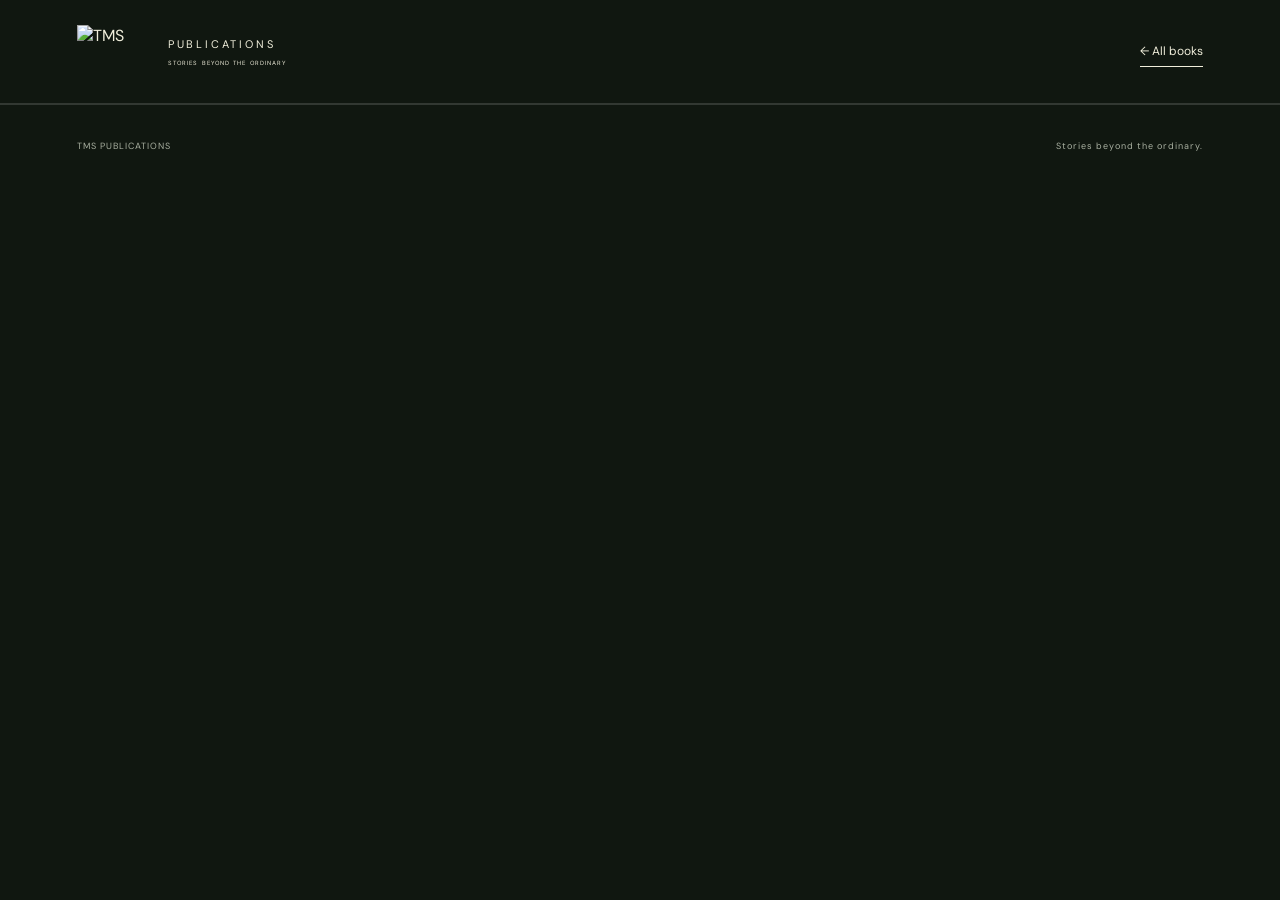
==== book.html @ 530d5cd9 "Add files via upload" ====
<!doctype html><html lang="ml"><head><meta charset="utf-8"><meta name="viewport" content="width=device-width,initial-scale=1"><title>Explore the book | TMS Publications</title><link rel="stylesheet" href="style.css"></head><body><header><a class="brand" href="index.html"><img src="assets/logo.png" alt="TMS"><span>PUBLICATIONS<small>STORIES BEYOND THE ORDINARY</small></span></a><a class="textlink" href="index.html#books">← All books</a></header><main id="book-detail"></main><footer><a href="index.html">TMS PUBLICATIONS</a><span>Stories beyond the ordinary.</span></footer><div id="dialog-mount"></div><script src="data.js"></script><script src="app.js"></script><script src="reader-reviews.js"></script></body></html>
---- style.css ----
@import url('https://fonts.googleapis.com/css2?family=DM+Sans:wght@400;500;600;700&family=Playfair+Display:ital,wght@0,400;0,500;1,400&family=Noto+Sans+Malayalam:wght@400;500;600&display=swap');
:root{--bg:#101710;--panel:#1b241a;--cream:#f0eedb;--lime:#d3df71;--muted:#a9b0a1;--line:#ffffff24}*{box-sizing:border-box}html{scroll-behavior:smooth;scroll-padding-top:30px}body{margin:0;background:var(--bg);color:var(--cream);font-family:'DM Sans',Arial,sans-serif}a{color:inherit;text-decoration:none}button{font:inherit;cursor:pointer}header{height:104px;padding:0 6%;display:flex;align-items:center;justify-content:space-between;border-bottom:1px solid var(--line);gap:20px}.brand{display:flex;gap:13px;align-items:center}.brand img{width:78px;height:53px;object-fit:contain}.brand>span{font-size:11px;letter-spacing:2.8px}.brand small{display:block;font-size:6px;letter-spacing:1.1px;margin-top:8px}nav{display:flex;gap:35px;font-size:12px}.pill{border:1px solid #a0af7e;background:transparent;color:var(--cream);border-radius:30px;padding:13px 22px;font-size:12px}.hero{display:grid;grid-template-columns:1fr 1fr;padding:80px 6% 75px;min-height:680px;gap:30px;overflow:hidden;background:radial-gradient(ellipse at 80% 40%,#31402666,transparent 60%)}.eyebrow{font-size:9px;letter-spacing:2.2px;font-weight:600;line-height:1.8;margin:0 0 26px;color:var(--lime)}h1,h2{font-family:'Playfair Display',Georgia,serif;font-weight:400;letter-spacing:-1.5px}h1{font-size:clamp(46px,5.6vw,85px);line-height:1.13;margin:0 0 25px}em{color:var(--lime);font-weight:400}h2{font-size:clamp(34px,4vw,57px);line-height:1.2;margin:0}.ml{font-family:'Noto Sans Malayalam',sans-serif;line-height:1.9}.hero-ml{font-size:21px;margin-bottom:15px}.muted{color:var(--muted);font-size:13px;line-height:1.9}.button{display:inline-flex;align-items:center;justify-content:center;gap:30px;background:var(--lime);color:#192111;border:0;padding:16px 24px;font-size:12px;font-weight:600;margin-top:18px}.hero-books{position:relative;display:flex;align-items:center;justify-content:center;min-height:450px;perspective:1100px}.hero-cover{position:absolute;width:46%;box-shadow:15px 25px 50px #0009;border-left:5px solid #473721;transition:transform .4s}.hero-cover img{display:block;width:100%}.hero-cover.first{left:4%;transform:rotate(-11deg) rotateY(12deg);z-index:2;top:20px}.hero-cover.second{right:0;transform:rotate(9deg) rotateY(-12deg);top:95px}.hero-cover:hover{transform:rotate(0) translateY(-10px)}.hero-note{position:absolute;bottom:-18px;font-size:8px;letter-spacing:3px;color:var(--muted)}.ribbon{display:flex;justify-content:space-around;gap:15px;border-block:1px solid var(--line);padding:23px 5%;font-size:9px;letter-spacing:2px}.section{padding:100px 6%}.heading{display:flex;align-items:flex-end;justify-content:space-between;gap:25px;margin-bottom:50px}.book-grid{display:grid;grid-template-columns:1fr 1fr;gap:35px}.book-card{min-width:0}.cover-stage{display:flex;align-items:center;justify-content:center;min-height:440px;background:radial-gradient(ellipse,#66503244,#171d16 70%);position:relative;overflow:hidden}.book-card:nth-child(2) .cover-stage{background:radial-gradient(ellipse,#46633d66,#171d16 70%)}.cover-stage img{height:345px;max-width:80%;object-fit:contain;box-shadow:15px 20px 30px #0008;transform:perspective(900px) rotateY(-13deg);transition:transform .4s}.cover-stage:hover img{transform:perspective(900px) rotateY(0) translateY(-5px)}.view-tag{position:absolute;bottom:20px;right:20px;font-size:10px;border:1px solid var(--line);border-radius:25px;padding:10px 14px}.book-meta{padding:24px 0;border-bottom:1px solid var(--line)}.book-meta .eyebrow{margin-bottom:15px;font-size:8px}.title-price{display:flex;justify-content:space-between;gap:20px}.title-price h3{font-family:'Noto Sans Malayalam',sans-serif;font-size:24px;font-weight:500;margin:0}.title-price strong{font-weight:400;font-size:24px}.book-meta .muted{margin:7px 0 20px}.card-links{display:flex;justify-content:space-between;align-items:center}.textlink{font-size:12px;border-bottom:1px solid;padding:7px 0;display:inline-block}.card-links button{background:none;color:var(--lime);border:0;padding:7px 0;border-bottom:1px solid;font-size:12px}.combo{background:var(--cream);color:#1d2a1c;display:grid;grid-template-columns:1fr 1fr;gap:70px;align-items:center}.combo .eyebrow{color:#53683e}.combo em{color:#556c39}.combo-art{display:flex;justify-content:center;align-items:center;min-height:350px}.combo-art img{width:43%;max-width:210px;box-shadow:10px 18px 25px #16201044}.combo-art img:first-child{transform:rotate(-9deg);margin-right:-15px;z-index:1}.combo-art img:last-child{transform:rotate(8deg);margin-top:50px}.combo-price{font-size:44px;margin:20px 0 0}.combo-price s{font-size:20px;color:#7f8478;margin-right:12px}.combo-price span{font-size:9px;background:#dde5c9;padding:8px 11px;vertical-align:middle;margin-left:12px}.combo .button{background:#31482c;color:white}.fine{font-size:10px;line-height:1.8;color:#727b69}.author{display:grid;grid-template-columns:1fr 1fr;gap:100px;align-items:center}.portrait img{width:100%;max-height:530px;object-fit:cover;filter:saturate(.75)}.author-copy{color:var(--muted);font-size:15px;line-height:1.9;margin:25px 0}.trailer{background:#182117}.video{aspect-ratio:16/9;width:100%;background:#080d08}.video iframe{width:100%;height:100%;border:0}.contact{text-align:center}.contact .ml{color:var(--muted);font-size:14px;margin-top:25px}.contact-links{display:flex;flex-wrap:wrap;gap:25px;justify-content:center;margin-top:35px}.contact-links a{font-size:12px;border-bottom:1px solid var(--line);padding-bottom:12px}footer{border-top:1px solid var(--line);padding:35px 6%;display:flex;justify-content:space-between;font-size:9px;letter-spacing:1px;gap:20px;color:var(--muted)}dialog{background:#1b2519;color:var(--cream);border:1px solid #536247;width:min(500px,92vw);padding:30px;max-height:90vh}dialog::backdrop{background:#000c}dialog h3{font-size:25px;font-family:'Playfair Display',Georgia;margin:5px 0 15px}dialog .close{float:right;background:none;border:0;color:var(--cream);font-size:22px;padding:0 6px}.order-options{display:grid;gap:12px;margin:25px 0}.order-options a{padding:16px;background:var(--lime);color:#1d2818;font-size:13px}.order-options a:last-child{background:transparent;color:var(--cream);border:1px solid var(--line)}dialog .fine{color:var(--muted)}.detail-layout{display:grid;grid-template-columns:1fr 1fr;gap:65px;align-items:start;padding:65px 6% 85px}.detail-copy h1{font-family:'Noto Sans Malayalam',sans-serif;font-size:36px;line-height:1.6;letter-spacing:0}.detail-copy .desc{font-family:'Noto Sans Malayalam',sans-serif;font-size:14px;line-height:2.2;color:#c5cbbc}.quote{border-left:2px solid var(--lime);padding-left:20px;color:var(--lime);font-size:13px;line-height:2.1;font-family:'Noto Sans Malayalam',sans-serif}.detail-price{font-size:30px;margin:25px 0 0}.detail-photo{width:100%;max-height:650px;object-fit:contain;background:#182016}.viewer{position:sticky;top:30px}.scene{height:510px;display:flex;align-items:center;justify-content:center;perspective:1200px;touch-action:pan-y;cursor:grab;background:radial-gradient(ellipse,#52613c40,transparent 70%);overflow:hidden}.scene:active{cursor:grabbing}.book3d{width:240px;height:370px;position:relative;transform-style:preserve-3d;transform:rotateX(-7deg) rotateY(-25deg);will-change:transform}.face{position:absolute;backface-visibility:hidden;display:block}.front,.back{width:240px;height:370px;object-fit:fill}.front{transform:translateZ(15px)}.back{transform:rotateY(180deg) translateZ(15px)}.spine{width:30px;height:370px;left:105px;transform:rotateY(-90deg) translateZ(120px);object-fit:fill}.pages{width:28px;height:366px;left:106px;top:2px;background:repeating-linear-gradient(0deg,#d8d3bf 0px,#f4efdd 1px,#f4efdd 3px);transform:rotateY(90deg) translateZ(119px)}.top,.bottom{width:238px;height:28px;left:1px;top:171px;background:repeating-linear-gradient(0deg,#eee8d5 0px,#b5b09d 1px,#eee8d5 2px)}.top{transform:rotateX(90deg) translateZ(185px)}.bottom{transform:rotateX(-90deg) translateZ(185px)}.viewer-label{text-align:center;color:var(--muted);font-size:11px}.viewer-controls{display:flex;gap:10px;justify-content:center;flex-wrap:wrap;margin-top:20px}.viewer-controls button{border:1px solid #7c8864;background:transparent;color:var(--cream);padding:10px 15px;font-size:11px}.rotation-range{width:80%;display:block;margin:24px auto;accent-color:var(--lime)}a:focus-visible,button:focus-visible,input:focus-visible{outline:3px solid var(--lime);outline-offset:5px}@media(max-width:760px){header{height:85px;padding:0 5%;gap:10px}.brand img{width:55px;height:40px}.brand>span{font-size:8px;letter-spacing:2px}.brand small{font-size:5px;letter-spacing:.2px}nav{display:none}.pill{padding:10px 12px;font-size:10px}.hero{grid-template-columns:1fr;padding:45px 6% 60px;gap:20px}.hero-books{min-height:380px;max-width:450px;width:100%;margin:auto}.hero-cover{width:43%}.hero-cover.first{top:15px;left:8%}.hero-cover.second{top:55px;right:6%}.hero-note{bottom:-5px;font-size:7px}.hero-ml{font-size:18px}.ribbon{font-size:7px;letter-spacing:.7px}.section{padding:65px 6%}.heading{display:block}.heading>.muted,.heading>.textlink{margin-top:25px}.book-grid{grid-template-columns:1fr;gap:40px}.cover-stage{min-height:390px}.cover-stage img{height:310px}.combo,.author{grid-template-columns:1fr;gap:40px}.combo-art{min-height:300px}.combo h2{font-size:36px}.combo-price{font-size:38px}.portrait{max-width:390px}.contact-links{flex-direction:column;align-items:center}footer{flex-wrap:wrap;font-size:8px}.detail-layout{grid-template-columns:1fr;padding:20px 6% 60px;gap:35px}.viewer{position:static}.scene{height:440px}.detail-copy h1{font-size:30px}.detail-copy .desc{font-size:13px}.book3d{scale:.9}.detail-photo{max-height:500px}}@media(prefers-reduced-motion:reduce){html{scroll-behavior:auto}*{transition:none!important}}

.review-grid{display:grid;grid-template-columns:repeat(2,minmax(0,1fr));gap:30px}.review-card{display:block;border:1px solid var(--line);background:var(--panel)}.review-image{height:320px;position:relative;display:flex;align-items:center;justify-content:center;overflow:hidden;background:radial-gradient(ellipse at center,#465c30,#142317 80%)}.review-image img{height:85%;width:auto;max-width:65%;object-fit:contain;box-shadow:10px 15px 30px #0009;transition:transform .25s}.review-card:hover img{transform:scale(1.035)}.review-play{position:absolute;display:grid;place-items:center;width:64px;height:64px;border-radius:50%;background:#f0eedbee;color:#19311c;font-size:23px;box-shadow:0 4px 30px #0008;padding-left:4px}.review-badge{position:absolute;left:16px;bottom:16px;padding:8px 11px;background:#101710dd;font-size:9px;letter-spacing:1.4px}.review-caption{display:flex;justify-content:space-between;gap:12px;padding:22px 18px;font-size:12px}.review-caption>span:last-child{color:var(--lime)}.combo .detail-photo{background:transparent;border-radius:2px}@media(max-width:760px){.review-grid{grid-template-columns:1fr;gap:24px}.review-image{height:300px}}
/* Private-information-free reader screenshot galleries */
.reader-section{border-top:1px solid var(--line)}.reader-section h1,.reader-section h2{font-family:'Noto Sans Malayalam',sans-serif;letter-spacing:-.5px;line-height:1.65;font-size:clamp(30px,3.3vw,48px)}.reader-section .heading{margin-bottom:32px}.reader-section .heading .ml{color:var(--muted);font-size:14px;margin-bottom:0}.reader-grid{display:grid;grid-template-columns:repeat(3,minmax(0,1fr));gap:25px}.reader-card{background:#1b241a;color:var(--cream);border:1px solid var(--line);padding:0;text-align:left;min-width:0;transition:border-color .2s}.reader-card:hover{border-color:var(--lime)}.reader-image{display:block;height:280px;position:relative;overflow:hidden;background:#0b1014}.reader-image>img{display:block;width:100%;height:100%;object-fit:cover;object-position:top}.reader-image:after{content:'';position:absolute;inset:55% 0 0;background:linear-gradient(transparent,#0a120df5)}.reader-open{position:absolute;z-index:1;bottom:18px;left:18px;color:var(--lime);font-size:12px;font-family:'Noto Sans Malayalam',sans-serif}.reader-meta{display:flex;justify-content:space-between;align-items:center;gap:12px;padding:20px}.reader-meta small{display:block;font-size:10px;color:var(--muted);margin-bottom:9px}.reader-meta strong{font-size:17px;font-weight:500}.page-count{font-size:10px;border:1px solid var(--line);border-radius:20px;padding:7px 10px;color:var(--muted)}.reader-all{margin-top:30px;font-family:'Noto Sans Malayalam',sans-serif;gap:30px}.gallery-heading{margin-top:48px}.review-book-nav{display:flex;flex-wrap:wrap;gap:10px;margin:0 0 35px}.review-book-nav a{border:1px solid var(--line);padding:13px 20px;font-size:13px;font-family:'Noto Sans Malayalam',sans-serif}.review-book-nav a[aria-current=page]{color:#182315;background:var(--lime)}.privacy-note{margin-top:30px;color:var(--muted);font-family:'Noto Sans Malayalam',sans-serif}.reading-review{overflow:hidden}#reader-dialog{width:min(920px,96vw);max-height:92dvh;padding:0;background:#101710;overscroll-behavior:contain}#reader-dialog::backdrop{background:#000d;backdrop-filter:blur(4px)}.reader-toolbar{display:flex;align-items:center;justify-content:space-between;gap:20px;padding:20px 26px;position:sticky;top:0;background:#101710f5;z-index:2;border-bottom:1px solid var(--line)}.reader-toolbar .eyebrow{margin:0 0 5px;font-size:9px}.reader-toolbar h3{font-family:'DM Sans',sans-serif;font-size:18px;margin:0}.reader-close{width:44px;height:44px;flex-shrink:0;border:1px solid var(--line);border-radius:50%;background:transparent;color:var(--cream);font-size:26px}.reader-page{margin:0;padding:20px 26px 28px;border-bottom:1px solid var(--line)}.reader-page figcaption{margin-bottom:12px;font-size:12px;color:var(--muted);font-family:'Noto Sans Malayalam',sans-serif}.reader-page img{display:block;width:100%;max-width:780px;height:auto;margin:auto;background:#0b1014}.reader-bottom{display:flex;justify-content:space-between;gap:15px;padding:20px 26px}.reader-bottom button{padding:12px 16px;background:var(--lime);color:#172414;border:0;font-size:12px}.reader-bottom button:disabled{opacity:.3;cursor:default}@media(max-width:900px){.reader-grid{grid-template-columns:repeat(2,minmax(0,1fr))}}@media(max-width:600px){.reader-grid{grid-template-columns:1fr}.reader-image{height:300px}.reader-toolbar{padding:15px}.reader-page{padding:16px 10px 24px}.reader-bottom{padding:16px 10px}.reader-bottom button{font-size:11px;padding:12px 10px}.reader-section .heading .muted{margin-top:20px}.review-book-nav{display:flex}.gallery-heading{margin-top:30px}}
.reader-image>img{height:auto;min-height:0;object-fit:contain}
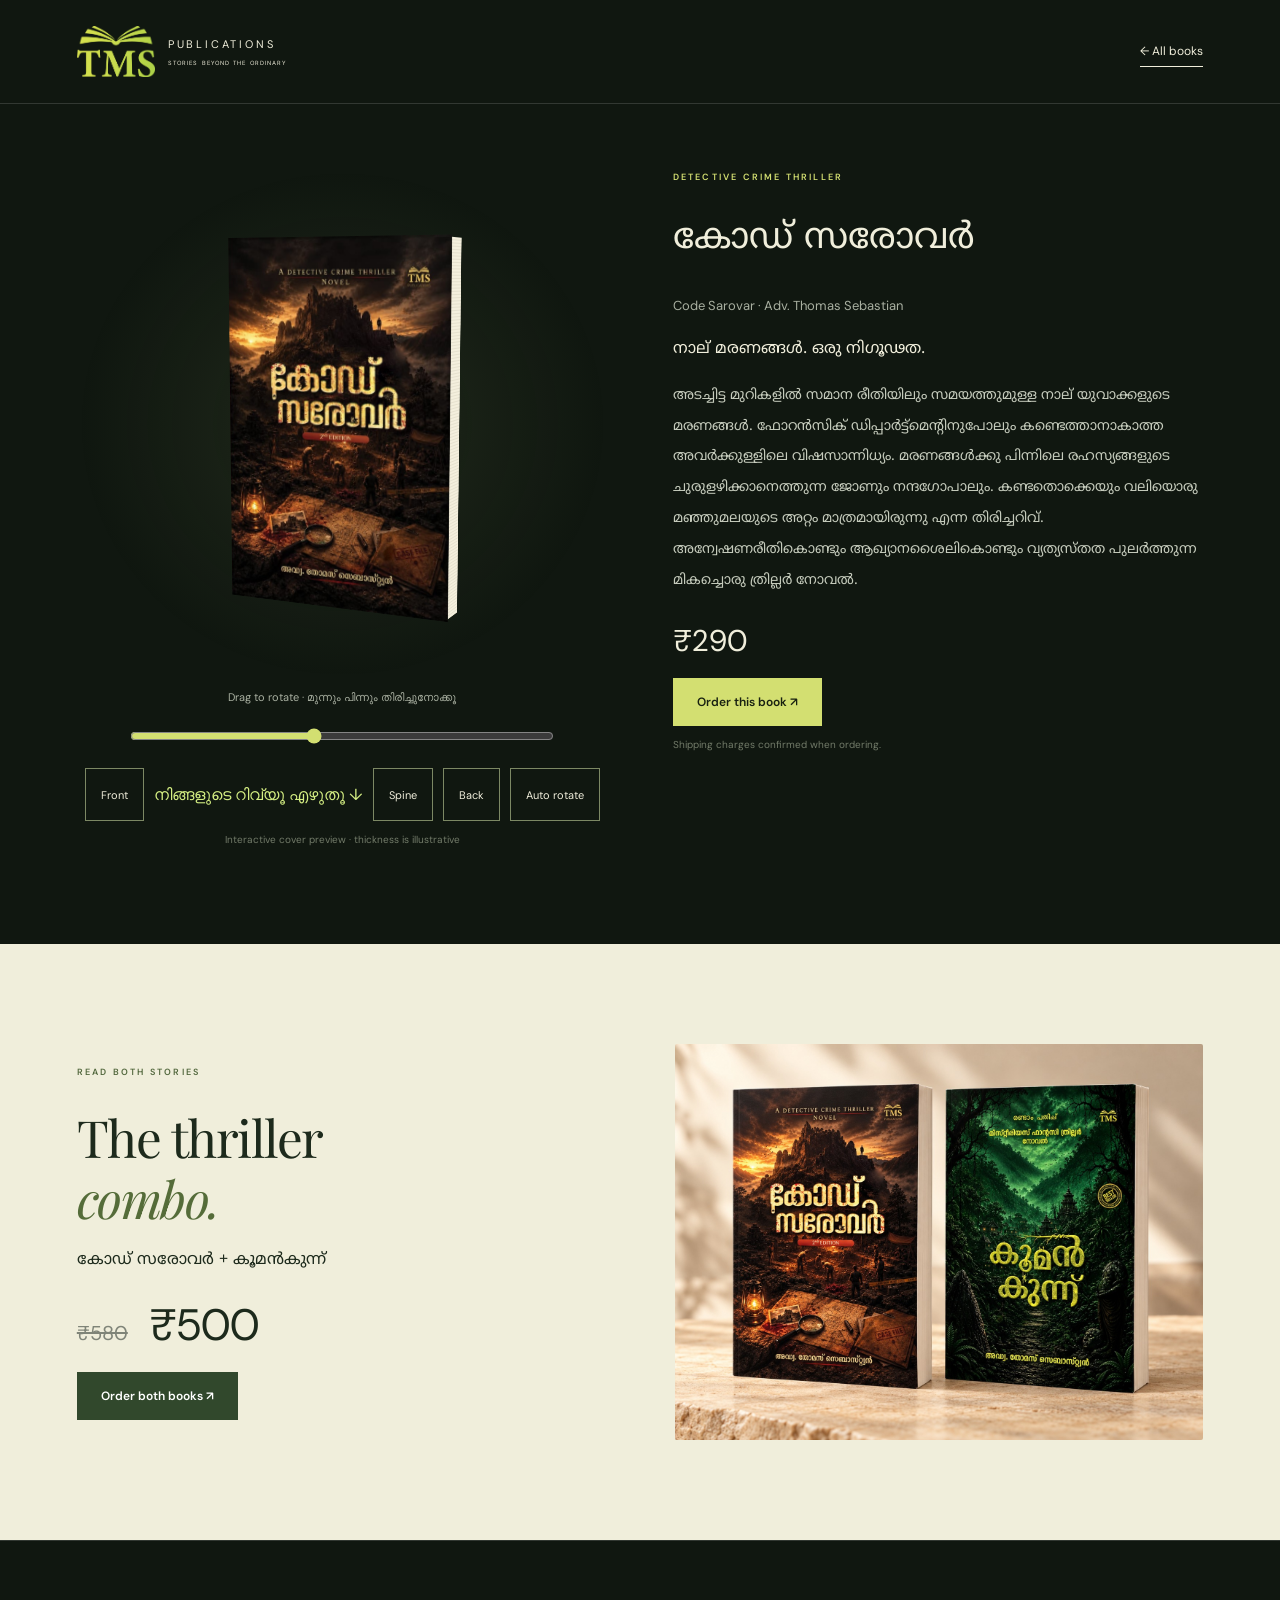
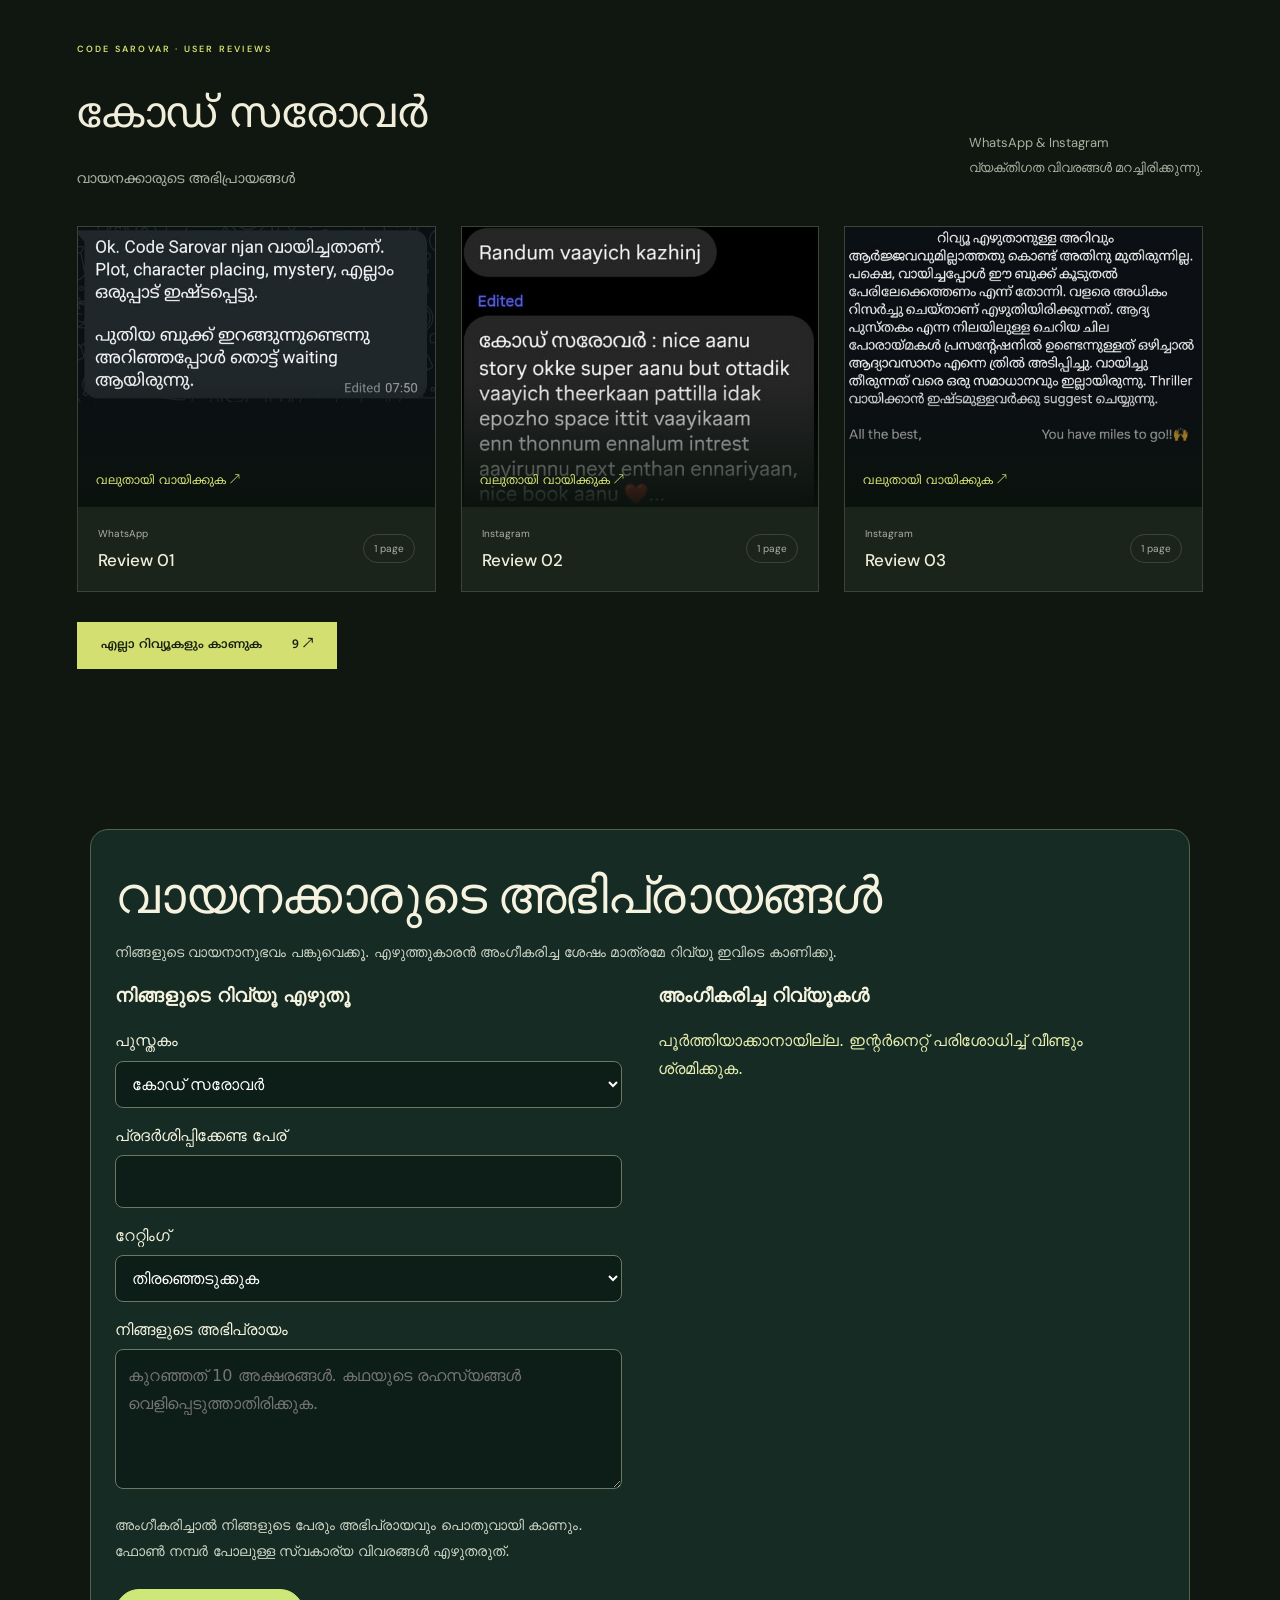
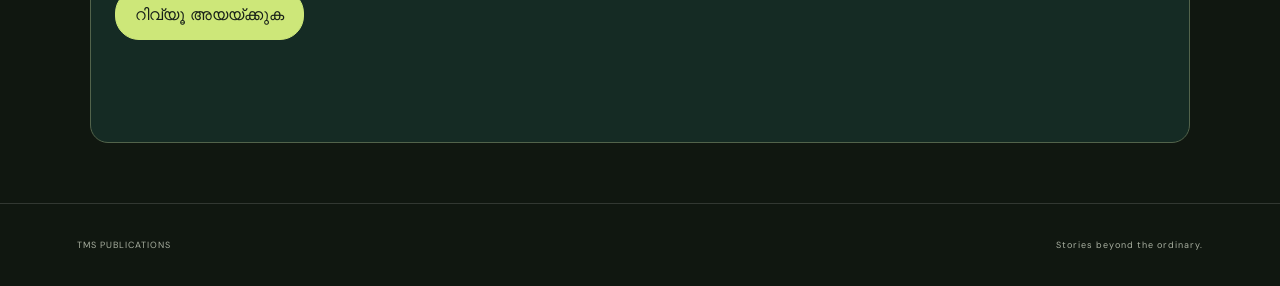
==== commit d880fa5f: "Add files via upload" ====
--- a/book.html
+++ b/book.html
@@ -1 +1,87 @@
-<!doctype html><html lang="ml"><head><meta charset="utf-8"><meta name="viewport" content="width=device-width,initial-scale=1"><title>Explore the book | TMS Publications</title><link rel="stylesheet" href="style.css"></head><body><header><a class="brand" href="index.html"><img src="assets/logo.png" alt="TMS"><span>PUBLICATIONS<small>STORIES BEYOND THE ORDINARY</small></span></a><a class="textlink" href="index.html#books">← All books</a></header><main id="book-detail"></main><footer><a href="index.html">TMS PUBLICATIONS</a><span>Stories beyond the ordinary.</span></footer><div id="dialog-mount"></div><script src="data.js"></script><script src="app.js"></script><script src="reader-reviews.js"></script></body></html>
+<!doctype html><html lang="ml"><head><meta charset="utf-8"><meta name="viewport" content="width=device-width,initial-scale=1"><title>Explore the book | TMS Publications</title><style>@import url('https://fonts.googleapis.com/css2?family=DM+Sans:wght@400;500;600;700&family=Playfair+Display:ital,wght@0,400;0,500;1,400&family=Noto+Sans+Malayalam:wght@400;500;600&display=swap');
+:root{--bg:#101710;--panel:#1b241a;--cream:#f0eedb;--lime:#d3df71;--muted:#a9b0a1;--line:#ffffff24}*{box-sizing:border-box}html{scroll-behavior:smooth;scroll-padding-top:30px}body{margin:0;background:var(--bg);color:var(--cream);font-family:'DM Sans',Arial,sans-serif}a{color:inherit;text-decoration:none}button{font:inherit;cursor:pointer}header{height:104px;padding:0 6%;display:flex;align-items:center;justify-content:space-between;border-bottom:1px solid var(--line);gap:20px}.brand{display:flex;gap:13px;align-items:center}.brand img{width:78px;height:53px;object-fit:contain}.brand>span{font-size:11px;letter-spacing:2.8px}.brand small{display:block;font-size:6px;letter-spacing:1.1px;margin-top:8px}nav{display:flex;gap:35px;font-size:12px}.pill{border:1px solid #a0af7e;background:transparent;color:var(--cream);border-radius:30px;padding:13px 22px;font-size:12px}.hero{display:grid;grid-template-columns:1fr 1fr;padding:80px 6% 75px;min-height:680px;gap:30px;overflow:hidden;background:radial-gradient(ellipse at 80% 40%,#31402666,transparent 60%)}.eyebrow{font-size:9px;letter-spacing:2.2px;font-weight:600;line-height:1.8;margin:0 0 26px;color:var(--lime)}h1,h2{font-family:'Playfair Display',Georgia,serif;font-weight:400;letter-spacing:-1.5px}h1{font-size:clamp(46px,5.6vw,85px);line-height:1.13;margin:0 0 25px}em{color:var(--lime);font-weight:400}h2{font-size:clamp(34px,4vw,57px);line-height:1.2;margin:0}.ml{font-family:'Noto Sans Malayalam',sans-serif;line-height:1.9}.hero-ml{font-size:21px;margin-bottom:15px}.muted{color:var(--muted);font-size:13px;line-height:1.9}.button{display:inline-flex;align-items:center;justify-content:center;gap:30px;background:var(--lime);color:#192111;border:0;padding:16px 24px;font-size:12px;font-weight:600;margin-top:18px}.hero-books{position:relative;display:flex;align-items:center;justify-content:center;min-height:450px;perspective:1100px}.hero-cover{position:absolute;width:46%;box-shadow:15px 25px 50px #0009;border-left:5px solid #473721;transition:transform .4s}.hero-cover img{display:block;width:100%}.hero-cover.first{left:4%;transform:rotate(-11deg) rotateY(12deg);z-index:2;top:20px}.hero-cover.second{right:0;transform:rotate(9deg) rotateY(-12deg);top:95px}.hero-cover:hover{transform:rotate(0) translateY(-10px)}.hero-note{position:absolute;bottom:-18px;font-size:8px;letter-spacing:3px;color:var(--muted)}.ribbon{display:flex;justify-content:space-around;gap:15px;border-block:1px solid var(--line);padding:23px 5%;font-size:9px;letter-spacing:2px}.section{padding:100px 6%}.heading{display:flex;align-items:flex-end;justify-content:space-between;gap:25px;margin-bottom:50px}.book-grid{display:grid;grid-template-columns:1fr 1fr;gap:35px}.book-card{min-width:0}.cover-stage{display:flex;align-items:center;justify-content:center;min-height:440px;background:radial-gradient(ellipse,#66503244,#171d16 70%);position:relative;overflow:hidden}.book-card:nth-child(2) .cover-stage{background:radial-gradient(ellipse,#46633d66,#171d16 70%)}.cover-stage img{height:345px;max-width:80%;object-fit:contain;box-shadow:15px 20px 30px #0008;transform:perspective(900px) rotateY(-13deg);transition:transform .4s}.cover-stage:hover img{transform:perspective(900px) rotateY(0) translateY(-5px)}.view-tag{position:absolute;bottom:20px;right:20px;font-size:10px;border:1px solid var(--line);border-radius:25px;padding:10px 14px}.book-meta{padding:24px 0;border-bottom:1px solid var(--line)}.book-meta .eyebrow{margin-bottom:15px;font-size:8px}.title-price{display:flex;justify-content:space-between;gap:20px}.title-price h3{font-family:'Noto Sans Malayalam',sans-serif;font-size:24px;font-weight:500;margin:0}.title-price strong{font-weight:400;font-size:24px}.book-meta .muted{margin:7px 0 20px}.card-links{display:flex;justify-content:space-between;align-items:center}.textlink{font-size:12px;border-bottom:1px solid;padding:7px 0;display:inline-block}.card-links button{background:none;color:var(--lime);border:0;padding:7px 0;border-bottom:1px solid;font-size:12px}.combo{background:var(--cream);color:#1d2a1c;display:grid;grid-template-columns:1fr 1fr;gap:70px;align-items:center}.combo .eyebrow{color:#53683e}.combo em{color:#556c39}.combo-art{display:flex;justify-content:center;align-items:center;min-height:350px}.combo-art img{width:43%;max-width:210px;box-shadow:10px 18px 25px #16201044}.combo-art img:first-child{transform:rotate(-9deg);margin-right:-15px;z-index:1}.combo-art img:last-child{transform:rotate(8deg);margin-top:50px}.combo-price{font-size:44px;margin:20px 0 0}.combo-price s{font-size:20px;color:#7f8478;margin-right:12px}.combo-price span{font-size:9px;background:#dde5c9;padding:8px 11px;vertical-align:middle;margin-left:12px}.combo .button{background:#31482c;color:white}.fine{font-size:10px;line-height:1.8;color:#727b69}.author{display:grid;grid-template-columns:1fr 1fr;gap:100px;align-items:center}.portrait img{width:100%;max-height:530px;object-fit:cover;filter:saturate(.75)}.author-copy{color:var(--muted);font-size:15px;line-height:1.9;margin:25px 0}.trailer{background:#182117}.video{aspect-ratio:16/9;width:100%;background:#080d08}.video iframe{width:100%;height:100%;border:0}.contact{text-align:center}.contact .ml{color:var(--muted);font-size:14px;margin-top:25px}.contact-links{display:flex;flex-wrap:wrap;gap:25px;justify-content:center;margin-top:35px}.contact-links a{font-size:12px;border-bottom:1px solid var(--line);padding-bottom:12px}footer{border-top:1px solid var(--line);padding:35px 6%;display:flex;justify-content:space-between;font-size:9px;letter-spacing:1px;gap:20px;color:var(--muted)}dialog{background:#1b2519;color:var(--cream);border:1px solid #536247;width:min(500px,92vw);padding:30px;max-height:90vh}dialog::backdrop{background:#000c}dialog h3{font-size:25px;font-family:'Playfair Display',Georgia;margin:5px 0 15px}dialog .close{float:right;background:none;border:0;color:var(--cream);font-size:22px;padding:0 6px}.order-options{display:grid;gap:12px;margin:25px 0}.order-options a{padding:16px;background:var(--lime);color:#1d2818;font-size:13px}.order-options a:last-child{background:transparent;color:var(--cream);border:1px solid var(--line)}dialog .fine{color:var(--muted)}.detail-layout{display:grid;grid-template-columns:1fr 1fr;gap:65px;align-items:start;padding:65px 6% 85px}.detail-copy h1{font-family:'Noto Sans Malayalam',sans-serif;font-size:36px;line-height:1.6;letter-spacing:0}.detail-copy .desc{font-family:'Noto Sans Malayalam',sans-serif;font-size:14px;line-height:2.2;color:#c5cbbc}.quote{border-left:2px solid var(--lime);padding-left:20px;color:var(--lime);font-size:13px;line-height:2.1;font-family:'Noto Sans Malayalam',sans-serif}.detail-price{font-size:30px;margin:25px 0 0}.detail-photo{width:100%;max-height:650px;object-fit:contain;background:#182016}.viewer{position:sticky;top:30px}.scene{height:510px;display:flex;align-items:center;justify-content:center;perspective:1200px;touch-action:pan-y;cursor:grab;background:radial-gradient(ellipse,#52613c40,transparent 70%);overflow:hidden}.scene:active{cursor:grabbing}.book3d{width:240px;height:370px;position:relative;transform-style:preserve-3d;transform:rotateX(-7deg) rotateY(-25deg);will-change:transform}.face{position:absolute;backface-visibility:hidden;display:block}.front,.back{width:240px;height:370px;object-fit:fill}.front{transform:translateZ(15px)}.back{transform:rotateY(180deg) translateZ(15px)}.spine{width:30px;height:370px;left:105px;transform:rotateY(-90deg) translateZ(120px);object-fit:fill}.pages{width:28px;height:366px;left:106px;top:2px;background:repeating-linear-gradient(0deg,#d8d3bf 0px,#f4efdd 1px,#f4efdd 3px);transform:rotateY(90deg) translateZ(119px)}.top,.bottom{width:238px;height:28px;left:1px;top:171px;background:repeating-linear-gradient(0deg,#eee8d5 0px,#b5b09d 1px,#eee8d5 2px)}.top{transform:rotateX(90deg) translateZ(185px)}.bottom{transform:rotateX(-90deg) translateZ(185px)}.viewer-label{text-align:center;color:var(--muted);font-size:11px}.viewer-controls{display:flex;gap:10px;justify-content:center;flex-wrap:wrap;margin-top:20px}.viewer-controls button{border:1px solid #7c8864;background:transparent;color:var(--cream);padding:10px 15px;font-size:11px}.rotation-range{width:80%;display:block;margin:24px auto;accent-color:var(--lime)}a:focus-visible,button:focus-visible,input:focus-visible{outline:3px solid var(--lime);outline-offset:5px}@media(max-width:760px){header{height:85px;padding:0 5%;gap:10px}.brand img{width:55px;height:40px}.brand>span{font-size:8px;letter-spacing:2px}.brand small{font-size:5px;letter-spacing:.2px}nav{display:none}.pill{padding:10px 12px;font-size:10px}.hero{grid-template-columns:1fr;padding:45px 6% 60px;gap:20px}.hero-books{min-height:380px;max-width:450px;width:100%;margin:auto}.hero-cover{width:43%}.hero-cover.first{top:15px;left:8%}.hero-cover.second{top:55px;right:6%}.hero-note{bottom:-5px;font-size:7px}.hero-ml{font-size:18px}.ribbon{font-size:7px;letter-spacing:.7px}.section{padding:65px 6%}.heading{display:block}.heading>.muted,.heading>.textlink{margin-top:25px}.book-grid{grid-template-columns:1fr;gap:40px}.cover-stage{min-height:390px}.cover-stage img{height:310px}.combo,.author{grid-template-columns:1fr;gap:40px}.combo-art{min-height:300px}.combo h2{font-size:36px}.combo-price{font-size:38px}.portrait{max-width:390px}.contact-links{flex-direction:column;align-items:center}footer{flex-wrap:wrap;font-size:8px}.detail-layout{grid-template-columns:1fr;padding:20px 6% 60px;gap:35px}.viewer{position:static}.scene{height:440px}.detail-copy h1{font-size:30px}.detail-copy .desc{font-size:13px}.book3d{scale:.9}.detail-photo{max-height:500px}}@media(prefers-reduced-motion:reduce){html{scroll-behavior:auto}*{transition:none!important}}
+
+.review-grid{display:grid;grid-template-columns:repeat(2,minmax(0,1fr));gap:30px}.review-card{display:block;border:1px solid var(--line);background:var(--panel)}.review-image{height:320px;position:relative;display:flex;align-items:center;justify-content:center;overflow:hidden;background:radial-gradient(ellipse at center,#465c30,#142317 80%)}.review-image img{height:85%;width:auto;max-width:65%;object-fit:contain;box-shadow:10px 15px 30px #0009;transition:transform .25s}.review-card:hover img{transform:scale(1.035)}.review-play{position:absolute;display:grid;place-items:center;width:64px;height:64px;border-radius:50%;background:#f0eedbee;color:#19311c;font-size:23px;box-shadow:0 4px 30px #0008;padding-left:4px}.review-badge{position:absolute;left:16px;bottom:16px;padding:8px 11px;background:#101710dd;font-size:9px;letter-spacing:1.4px}.review-caption{display:flex;justify-content:space-between;gap:12px;padding:22px 18px;font-size:12px}.review-caption>span:last-child{color:var(--lime)}.combo .detail-photo{background:transparent;border-radius:2px}@media(max-width:760px){.review-grid{grid-template-columns:1fr;gap:24px}.review-image{height:300px}}
+/* Private-information-free reader screenshot galleries */
+.reader-section{border-top:1px solid var(--line)}.reader-section h1,.reader-section h2{font-family:'Noto Sans Malayalam',sans-serif;letter-spacing:-.5px;line-height:1.65;font-size:clamp(30px,3.3vw,48px)}.reader-section .heading{margin-bottom:32px}.reader-section .heading .ml{color:var(--muted);font-size:14px;margin-bottom:0}.reader-grid{display:grid;grid-template-columns:repeat(3,minmax(0,1fr));gap:25px}.reader-card{background:#1b241a;color:var(--cream);border:1px solid var(--line);padding:0;text-align:left;min-width:0;transition:border-color .2s}.reader-card:hover{border-color:var(--lime)}.reader-image{display:block;height:280px;position:relative;overflow:hidden;background:#0b1014}.reader-image>img{display:block;width:100%;height:100%;object-fit:cover;object-position:top}.reader-image:after{content:'';position:absolute;inset:55% 0 0;background:linear-gradient(transparent,#0a120df5)}.reader-open{position:absolute;z-index:1;bottom:18px;left:18px;color:var(--lime);font-size:12px;font-family:'Noto Sans Malayalam',sans-serif}.reader-meta{display:flex;justify-content:space-between;align-items:center;gap:12px;padding:20px}.reader-meta small{display:block;font-size:10px;color:var(--muted);margin-bottom:9px}.reader-meta strong{font-size:17px;font-weight:500}.page-count{font-size:10px;border:1px solid var(--line);border-radius:20px;padding:7px 10px;color:var(--muted)}.reader-all{margin-top:30px;font-family:'Noto Sans Malayalam',sans-serif;gap:30px}.gallery-heading{margin-top:48px}.review-book-nav{display:flex;flex-wrap:wrap;gap:10px;margin:0 0 35px}.review-book-nav a{border:1px solid var(--line);padding:13px 20px;font-size:13px;font-family:'Noto Sans Malayalam',sans-serif}.review-book-nav a[aria-current=page]{color:#182315;background:var(--lime)}.privacy-note{margin-top:30px;color:var(--muted);font-family:'Noto Sans Malayalam',sans-serif}.reading-review{overflow:hidden}#reader-dialog{width:min(920px,96vw);max-height:92dvh;padding:0;background:#101710;overscroll-behavior:contain}#reader-dialog::backdrop{background:#000d;backdrop-filter:blur(4px)}.reader-toolbar{display:flex;align-items:center;justify-content:space-between;gap:20px;padding:20px 26px;position:sticky;top:0;background:#101710f5;z-index:2;border-bottom:1px solid var(--line)}.reader-toolbar .eyebrow{margin:0 0 5px;font-size:9px}.reader-toolbar h3{font-family:'DM Sans',sans-serif;font-size:18px;margin:0}.reader-close{width:44px;height:44px;flex-shrink:0;border:1px solid var(--line);border-radius:50%;background:transparent;color:var(--cream);font-size:26px}.reader-page{margin:0;padding:20px 26px 28px;border-bottom:1px solid var(--line)}.reader-page figcaption{margin-bottom:12px;font-size:12px;color:var(--muted);font-family:'Noto Sans Malayalam',sans-serif}.reader-page img{display:block;width:100%;max-width:780px;height:auto;margin:auto;background:#0b1014}.reader-bottom{display:flex;justify-content:space-between;gap:15px;padding:20px 26px}.reader-bottom button{padding:12px 16px;background:var(--lime);color:#172414;border:0;font-size:12px}.reader-bottom button:disabled{opacity:.3;cursor:default}@media(max-width:900px){.reader-grid{grid-template-columns:repeat(2,minmax(0,1fr))}}@media(max-width:600px){.reader-grid{grid-template-columns:1fr}.reader-image{height:300px}.reader-toolbar{padding:15px}.reader-page{padding:16px 10px 24px}.reader-bottom{padding:16px 10px}.reader-bottom button{font-size:11px;padding:12px 10px}.reader-section .heading .muted{margin-top:20px}.review-book-nav{display:flex}.gallery-heading{margin-top:30px}}
+.reader-image>img{height:auto;min-height:0;object-fit:contain}
+</style><link rel="stylesheet" href="live-reviews.css"></head><body><header><a class="brand" href="index.html"><img src="[data-uri]" alt="TMS"><span>PUBLICATIONS<small>STORIES BEYOND THE ORDINARY</small></span></a><a class="textlink" href="index.html#books">← All books</a></header><main id="book-detail"></main><footer><a href="index.html">TMS PUBLICATIONS</a><span>Stories beyond the ordinary.</span></footer><div id="dialog-mount"></div><script>const embeddedImages={"code-back.jpg":"[data-uri]